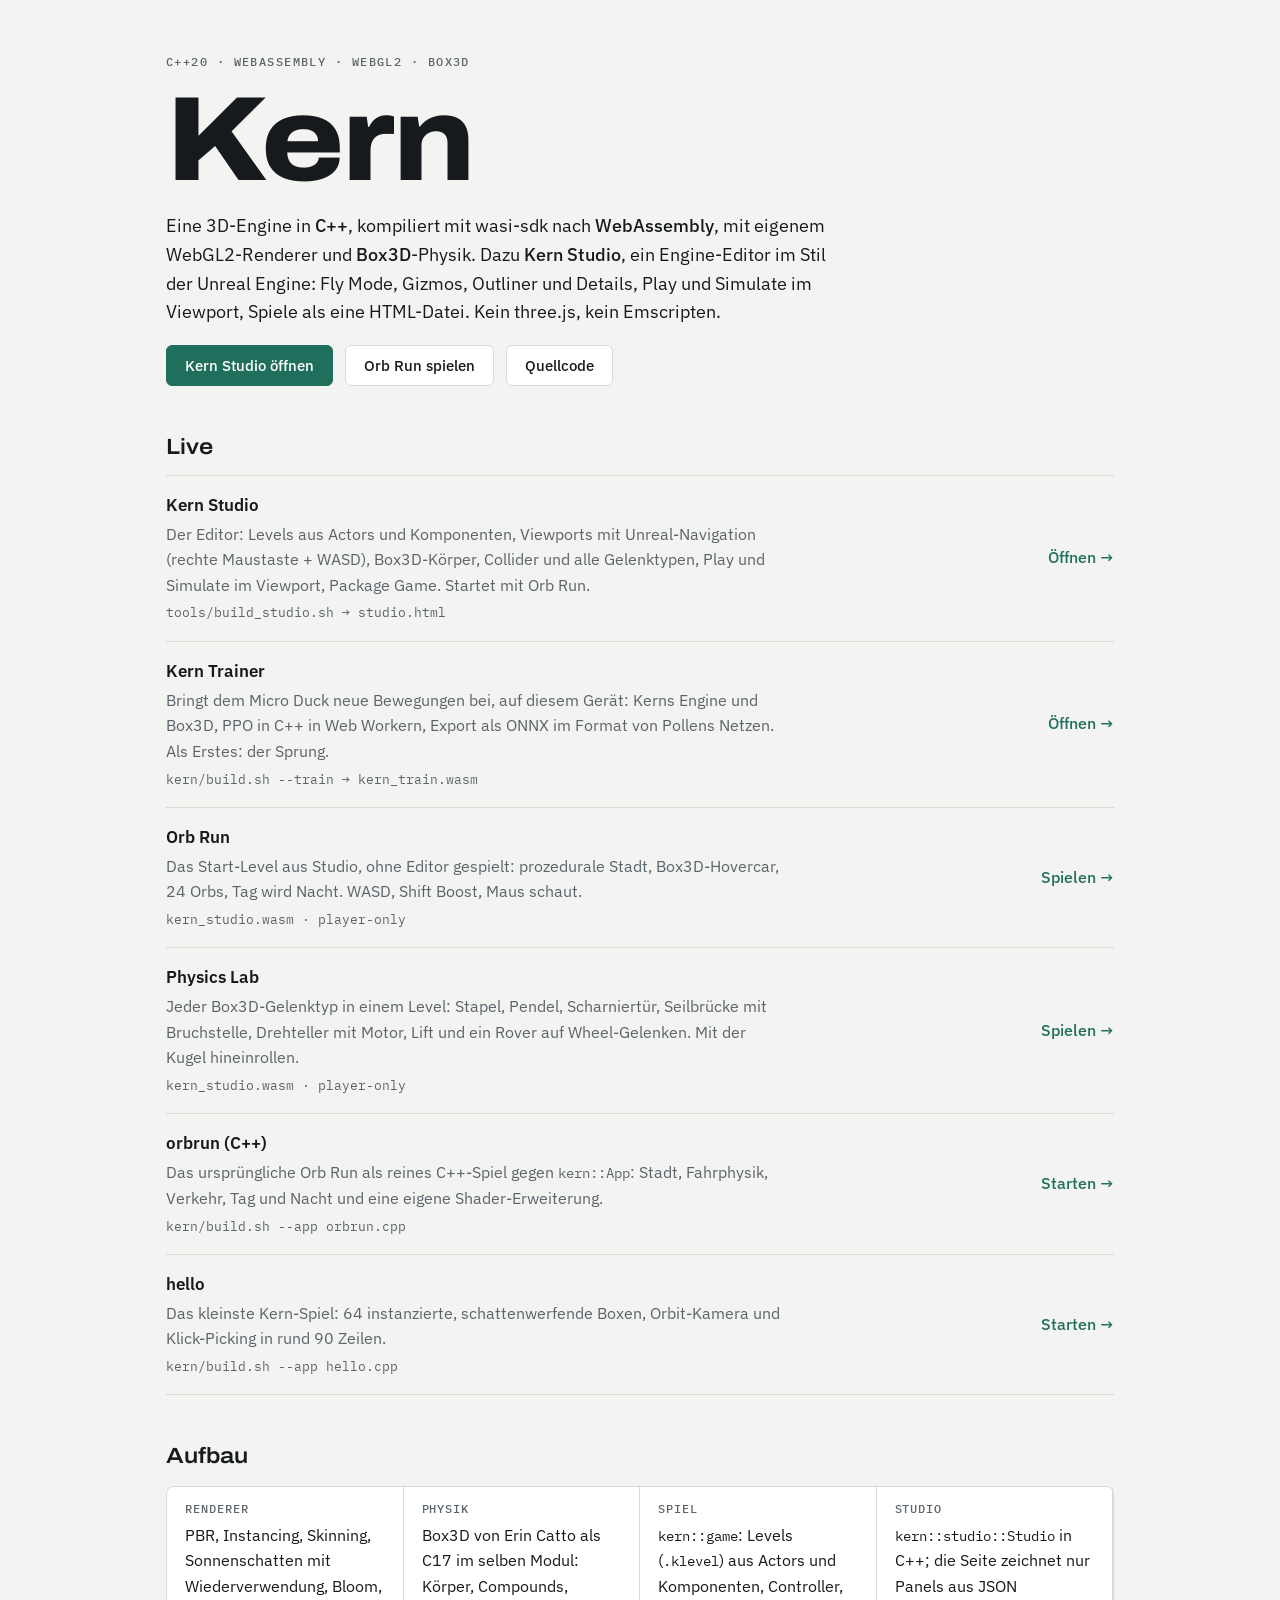
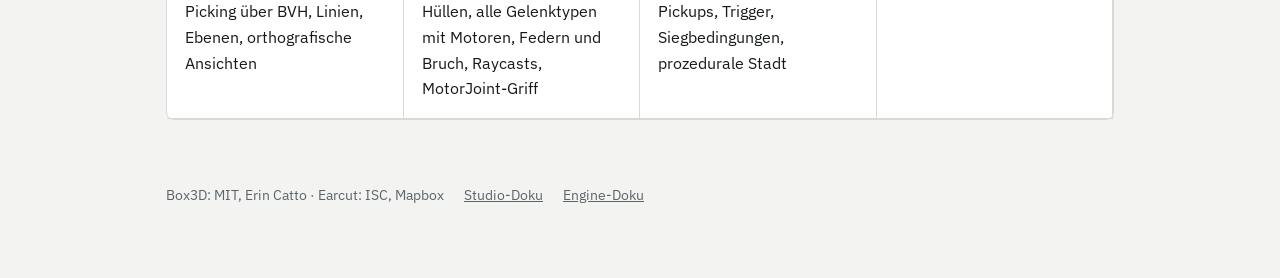
==== site/index.html @ 2cee97f1 "Trainer step 6: training in the browser with Web Workers (/train/) kern/build.sh --train builds kern" ====
<!doctype html>
<html lang="de">
<head>
<meta charset="utf-8">
<meta name="viewport" content="width=device-width,initial-scale=1,viewport-fit=cover">
<title>Kern Engine</title>
<meta name="description" content="Kern: 3D-Engine in C++20, kompiliert nach WebAssembly, WebGL2-Renderer, Box3D-Physik und der Kern Editor als Game-Engine-Oberfläche.">
<link rel="preconnect" href="https://fonts.googleapis.com">
<link rel="preconnect" href="https://fonts.gstatic.com" crossorigin>
<link rel="stylesheet" href="https://fonts.googleapis.com/css2?family=Archivo:wdth,wght@112,600;112,800&family=IBM+Plex+Sans:wght@400;500&family=IBM+Plex+Mono:wght@400;500&display=swap">
<style>
/* Layout: one column of "build targets" like a build log; each target is a row with its artifact and launch link. */
:root {
  --bg: #f3f4f1; --surface: #ffffff; --ink: #161a1d; --muted: #5b646b; --line: #d7dbd6;
  --accent: #1f6f5c; --accent-ink: #ffffff; --signal: #b8860b;
  --display: "Archivo", "Helvetica Neue", Arial, sans-serif;
  --body: "IBM Plex Sans", system-ui, -apple-system, "Segoe UI", sans-serif;
  --mono: "IBM Plex Mono", ui-monospace, "SFMono-Regular", Menlo, monospace;
  color-scheme: light;
}
@media (prefers-color-scheme: dark) {
  :root:not([data-theme="light"]) { --bg: #101315; --surface: #171b1e; --ink: #e8ecea; --muted: #97a19c; --line: #2a3033; --accent: #4fbf9f; --accent-ink: #0d1412; --signal: #e0b44c; color-scheme: dark; }
}
:root[data-theme="dark"] { --bg: #101315; --surface: #171b1e; --ink: #e8ecea; --muted: #97a19c; --line: #2a3033; --accent: #4fbf9f; --accent-ink: #0d1412; --signal: #e0b44c; color-scheme: dark; }
* { box-sizing: border-box; }
html { padding-top: env(safe-area-inset-top, 0px); padding-bottom: env(safe-area-inset-bottom, 0px); }
body { margin: 0; background: var(--bg); color: var(--ink); font: 16px/1.6 var(--body); }
.wrap { max-width: 980px; margin: 0 auto; padding-block: 56px 72px; padding-left: max(16px, env(safe-area-inset-left, 0px)); padding-right: max(16px, env(safe-area-inset-right, 0px)); display: grid; gap: 48px; }
header { display: grid; gap: 18px; }
.eyebrow { font: 500 12px/1 var(--mono); letter-spacing: .12em; text-transform: uppercase; color: var(--muted); }
h1 { margin: 0; font: 800 clamp(56px, 12vw, 120px)/.9 var(--display); font-stretch: 112%; letter-spacing: -.02em; text-wrap: balance; }
.lede { margin: 0; max-width: 62ch; font-size: 18px; color: var(--ink); }
.lede b { font-weight: 500; }
.cta { display: flex; flex-wrap: wrap; gap: 12px; }
a.btn { display: inline-flex; align-items: center; gap: 8px; padding: 12px 18px; border-radius: 6px; font: 500 15px/1 var(--body); text-decoration: none; border: 1px solid var(--line); color: var(--ink); background: var(--surface); }
a.btn.primary { background: var(--accent); color: var(--accent-ink); border-color: var(--accent); }
a.btn:hover { border-color: var(--accent); }
a:focus-visible { outline: 2px solid var(--accent); outline-offset: 3px; }
h2 { margin: 0 0 14px; font: 600 22px/1.2 var(--display); font-stretch: 112%; }
.targets { list-style: none; margin: 0; padding: 0; border-top: 1px solid var(--line); }
.targets li { display: grid; grid-template-columns: minmax(0, 1fr) auto; gap: 6px 24px; align-items: center; padding: 18px 0; border-bottom: 1px solid var(--line); }
.targets .name { font: 600 17px/1.3 var(--body); }
.targets .what { grid-column: 1; margin: 0; color: var(--muted); max-width: 62ch; }
.targets .cmd { grid-column: 1; font: 13px/1.4 var(--mono); color: var(--muted); overflow-wrap: anywhere; }
.targets a.go { grid-column: 2; grid-row: 1 / span 3; white-space: nowrap; color: var(--accent); font-weight: 500; text-decoration: none; }
.targets a.go:hover { text-decoration: underline; }
.stack { display: grid; grid-template-columns: repeat(auto-fit, minmax(210px, 1fr)); gap: 0; border: 1px solid var(--line); border-radius: 8px; background: var(--surface); }
.stack div { padding: 16px 18px; border-right: 1px solid var(--line); border-bottom: 1px solid var(--line); min-width: 0; }
.stack dt { font: 500 12px/1 var(--mono); letter-spacing: .08em; text-transform: uppercase; color: var(--muted); margin-bottom: 8px; }
.stack dd { margin: 0; }
.stack code, p code { font: 14px var(--mono); }
footer { color: var(--muted); font-size: 14px; display: flex; flex-wrap: wrap; gap: 8px 20px; }
footer a { color: var(--muted); }
@media (max-width: 560px) {
  .targets li { grid-template-columns: minmax(0, 1fr); }
  .targets a.go { grid-column: 1; grid-row: auto; }
}
@media (prefers-reduced-motion: no-preference) { a.btn { transition: border-color .15s; } }
</style>
</head>
<body>
<div class="wrap">
  <header>
    <div class="eyebrow">C++20 · WebAssembly · WebGL2 · Box3D</div>
    <h1>Kern</h1>
    <p class="lede">Eine 3D-Engine in <b>C++</b>, kompiliert mit wasi-sdk nach <b>WebAssembly</b>, mit eigenem WebGL2-Renderer und <b>Box3D</b>-Physik. Dazu <b>Kern Studio</b>, ein Engine-Editor im Stil der Unreal Engine: Fly Mode, Gizmos, Outliner und Details, Play und Simulate im Viewport, Spiele als eine HTML-Datei. Kein three.js, kein Emscripten.</p>
    <div class="cta">
      <a class="btn primary" href="./editor/">Kern Studio öffnen</a>
      <a class="btn" href="./kern/web/studio/play.html?level=orbRun">Orb Run spielen</a>
      <a class="btn" href="https://github.com/ChristianHohlfeld/kern">Quellcode</a>
    </div>
  </header>

  <section aria-labelledby="live">
    <h2 id="live">Live</h2>
    <ul class="targets">
      <li>
        <span class="name">Kern Studio</span>
        <p class="what">Der Editor: Levels aus Actors und Komponenten, Viewports mit Unreal-Navigation (rechte Maustaste + WASD), Box3D-Körper, Collider und alle Gelenktypen, Play und Simulate im Viewport, Package Game. Startet mit Orb Run.</p>
        <span class="cmd">tools/build_studio.sh → studio.html</span>
        <a class="go" href="./editor/">Öffnen →</a>
      </li>
      <li>
        <span class="name">Kern Trainer</span>
        <p class="what">Bringt dem Micro Duck neue Bewegungen bei, auf diesem Gerät: Kerns Engine und Box3D, PPO in C++ in Web Workern, Export als ONNX im Format von Pollens Netzen. Als Erstes: der Sprung.</p>
        <span class="cmd">kern/build.sh --train → kern_train.wasm</span>
        <a class="go" href="./train/">Öffnen →</a>
      </li>
      <li>
        <span class="name">Orb Run</span>
        <p class="what">Das Start-Level aus Studio, ohne Editor gespielt: prozedurale Stadt, Box3D-Hovercar, 24 Orbs, Tag wird Nacht. WASD, Shift Boost, Maus schaut.</p>
        <span class="cmd">kern_studio.wasm · player-only</span>
        <a class="go" href="./kern/web/studio/play.html?level=orbRun">Spielen →</a>
      </li>
      <li>
        <span class="name">Physics Lab</span>
        <p class="what">Jeder Box3D-Gelenktyp in einem Level: Stapel, Pendel, Scharniertür, Seilbrücke mit Bruchstelle, Drehteller mit Motor, Lift und ein Rover auf Wheel-Gelenken. Mit der Kugel hineinrollen.</p>
        <span class="cmd">kern_studio.wasm · player-only</span>
        <a class="go" href="./kern/web/studio/play.html?level=physicsLab">Spielen →</a>
      </li>
      <li>
        <span class="name">orbrun (C++)</span>
        <p class="what">Das ursprüngliche Orb Run als reines C++-Spiel gegen <code>kern::App</code>: Stadt, Fahrphysik, Verkehr, Tag und Nacht und eine eigene Shader-Erweiterung.</p>
        <span class="cmd">kern/build.sh --app orbrun.cpp</span>
        <a class="go" href="./kern/examples/orbrun/">Starten →</a>
      </li>
      <li>
        <span class="name">hello</span>
        <p class="what">Das kleinste Kern-Spiel: 64 instanzierte, schattenwerfende Boxen, Orbit-Kamera und Klick-Picking in rund 90 Zeilen.</p>
        <span class="cmd">kern/build.sh --app hello.cpp</span>
        <a class="go" href="./kern/examples/hello/">Starten →</a>
      </li>
    </ul>
  </section>

  <section aria-labelledby="stack">
    <h2 id="stack">Aufbau</h2>
    <dl class="stack">
      <div><dt>Renderer</dt><dd>PBR, Instancing, Skinning, Sonnenschatten mit Wiederverwendung, Bloom, Picking über BVH, Linien, Ebenen, orthografische Ansichten</dd></div>
      <div><dt>Physik</dt><dd>Box3D von Erin Catto als C17 im selben Modul: Körper, Compounds, Hüllen, alle Gelenktypen mit Motoren, Federn und Bruch, Raycasts, MotorJoint-Griff</dd></div>
      <div><dt>Spiel</dt><dd><code>kern::game</code>: Levels (<code>.klevel</code>) aus Actors und Komponenten, Controller, Pickups, Trigger, Siegbedingungen, prozedurale Stadt</dd></div>
      <div><dt>Studio</dt><dd><code>kern::studio::Studio</code> in C++; die Seite zeichnet nur Panels aus JSON</dd></div>
    </dl>
  </section>

  <footer>
    <span>Box3D: MIT, Erin Catto · Earcut: ISC, Mapbox</span>
    <a href="https://github.com/ChristianHohlfeld/kern/blob/main/kern/docs/studio.md">Studio-Doku</a>
    <a href="https://github.com/ChristianHohlfeld/kern/blob/main/kern/README.md">Engine-Doku</a>
  </footer>
</div>
</body>
</html>
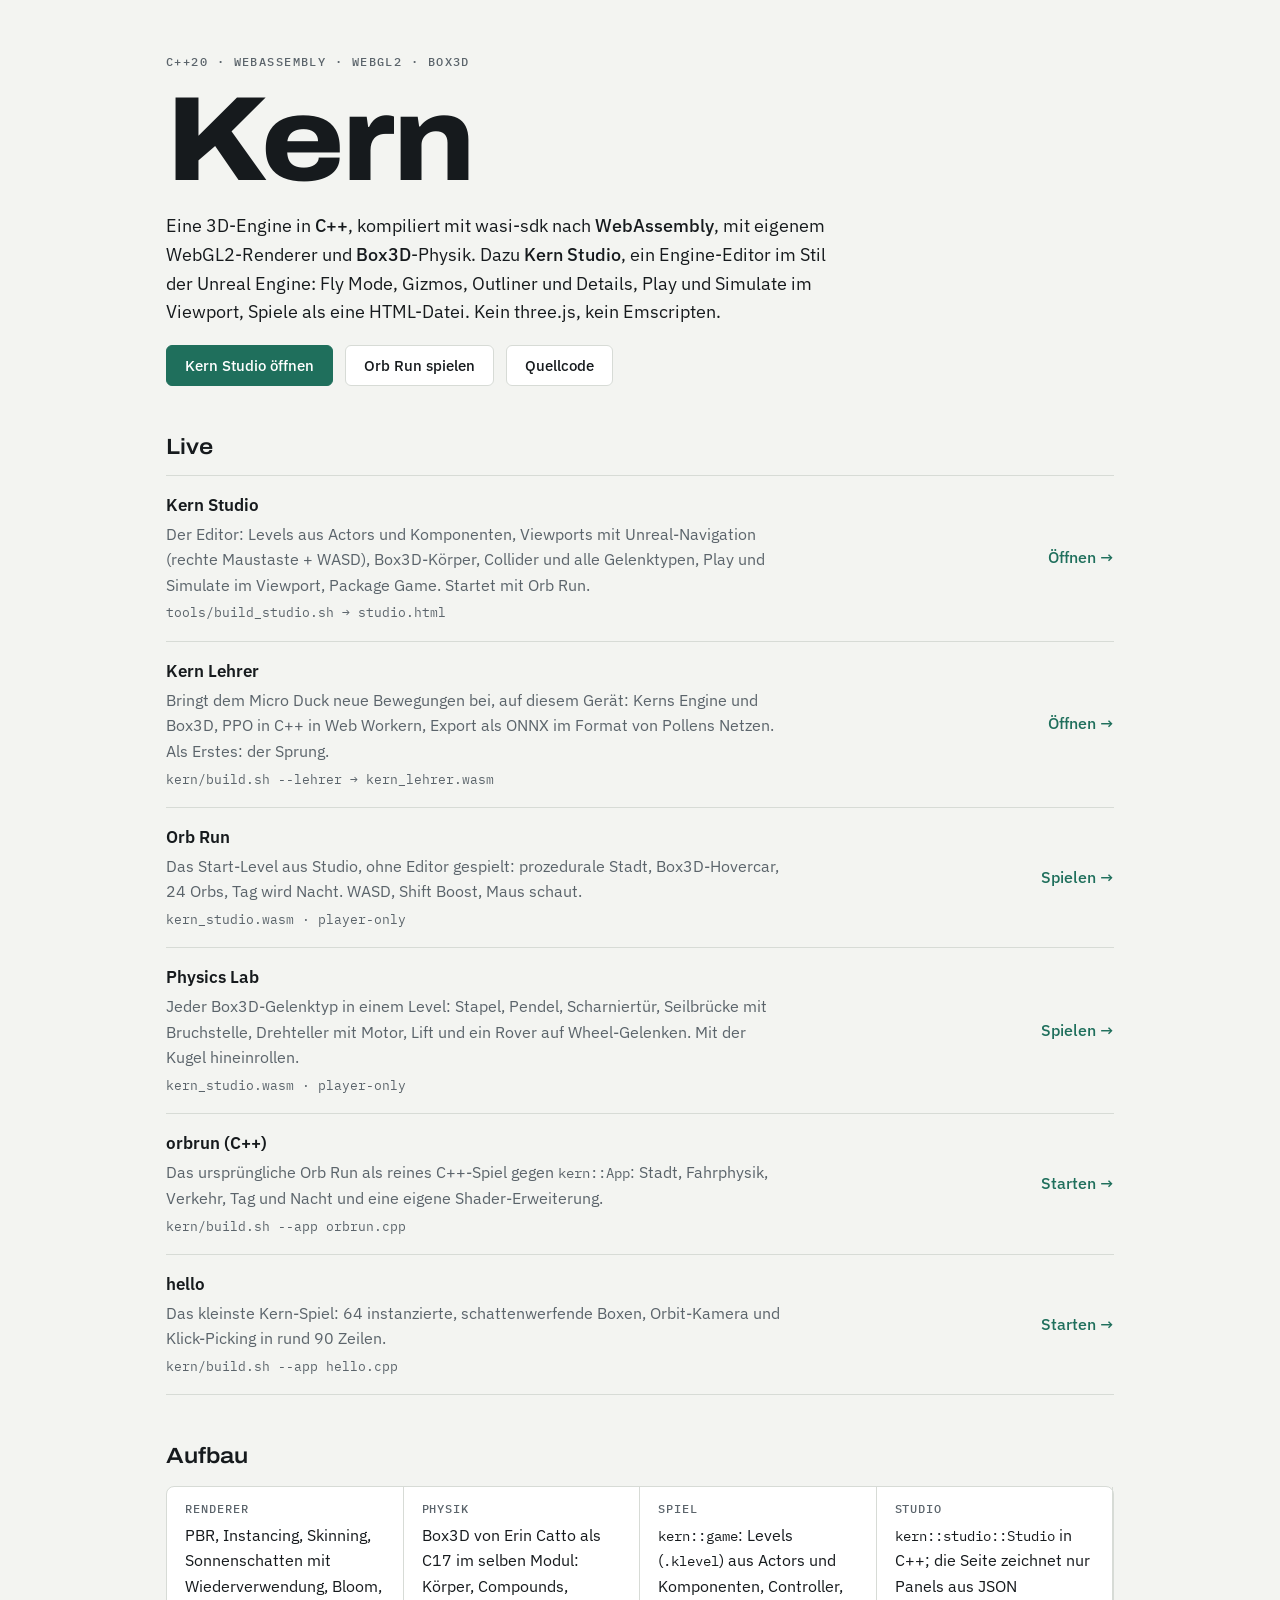
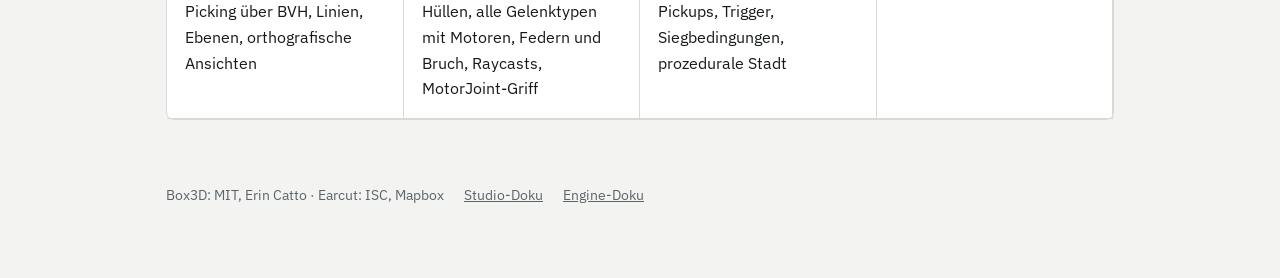
==== commit f28438f3: "Trainer -> Lehrer: the training system's name, everywhere kern/src/lehrer, include/kern/lehrer (name" ====
--- a/site/index.html
+++ b/site/index.html
@@ -81,10 +81,10 @@
         <a class="go" href="./editor/">Öffnen →</a>
       </li>
       <li>
-        <span class="name">Kern Trainer</span>
+        <span class="name">Kern Lehrer</span>
         <p class="what">Bringt dem Micro Duck neue Bewegungen bei, auf diesem Gerät: Kerns Engine und Box3D, PPO in C++ in Web Workern, Export als ONNX im Format von Pollens Netzen. Als Erstes: der Sprung.</p>
-        <span class="cmd">kern/build.sh --train → kern_train.wasm</span>
-        <a class="go" href="./train/">Öffnen →</a>
+        <span class="cmd">kern/build.sh --lehrer → kern_lehrer.wasm</span>
+        <a class="go" href="./lehrer/">Öffnen →</a>
       </li>
       <li>
         <span class="name">Orb Run</span>
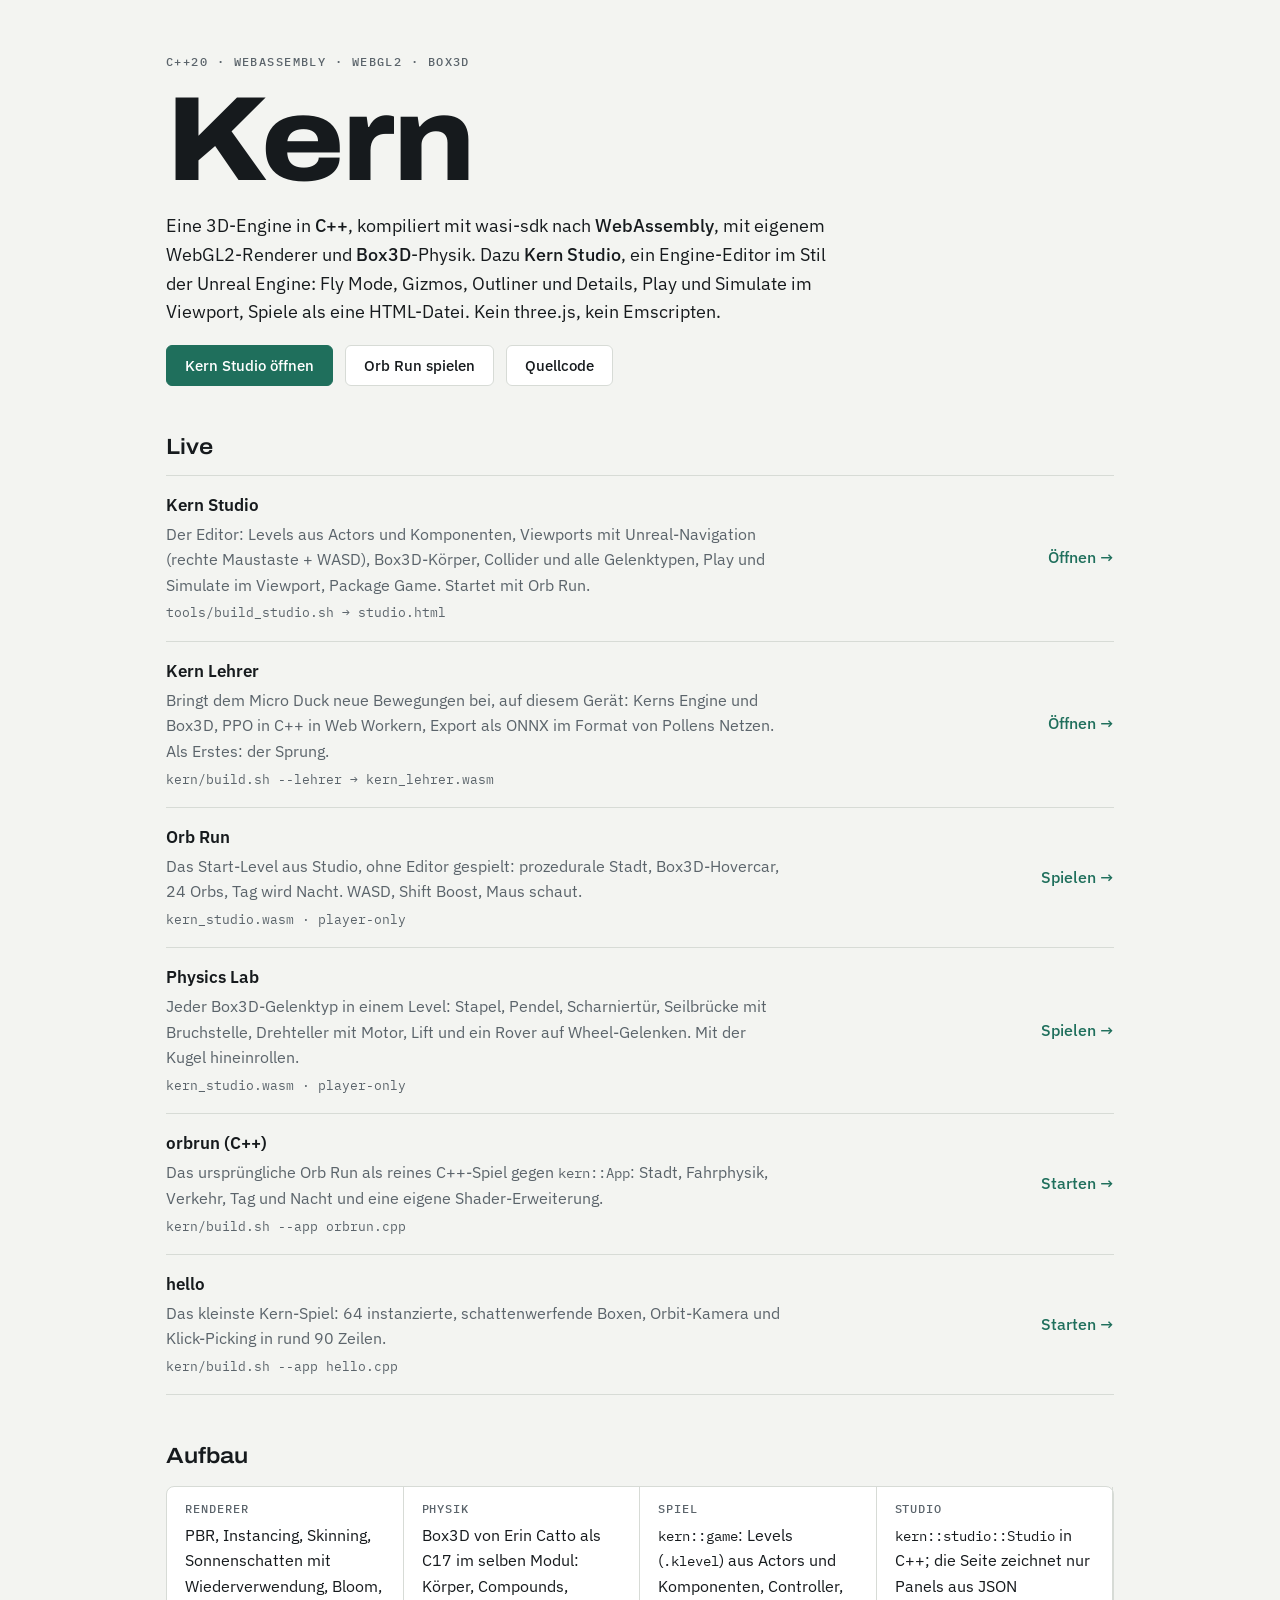
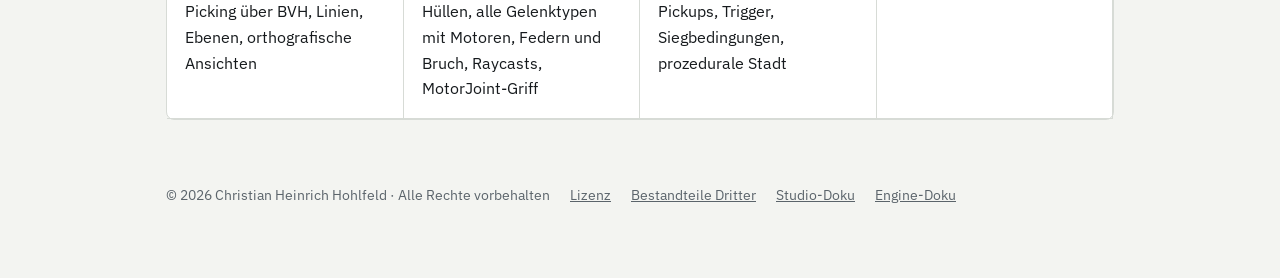
==== commit 6c6d73b6: "Kern is proprietary: LICENSE (all rights reserved, Christian Heinrich Hohlfeld), owner and third-par" ====
--- a/site/index.html
+++ b/site/index.html
@@ -124,7 +124,9 @@
   </section>
 
   <footer>
-    <span>Box3D: MIT, Erin Catto · Earcut: ISC, Mapbox</span>
+    <span>© 2026 Christian Heinrich Hohlfeld · Alle Rechte vorbehalten</span>
+    <a href="LICENSE.txt">Lizenz</a>
+    <a href="LICENSES.txt">Bestandteile Dritter</a>
     <a href="https://github.com/ChristianHohlfeld/kern/blob/main/kern/docs/studio.md">Studio-Doku</a>
     <a href="https://github.com/ChristianHohlfeld/kern/blob/main/kern/README.md">Engine-Doku</a>
   </footer>
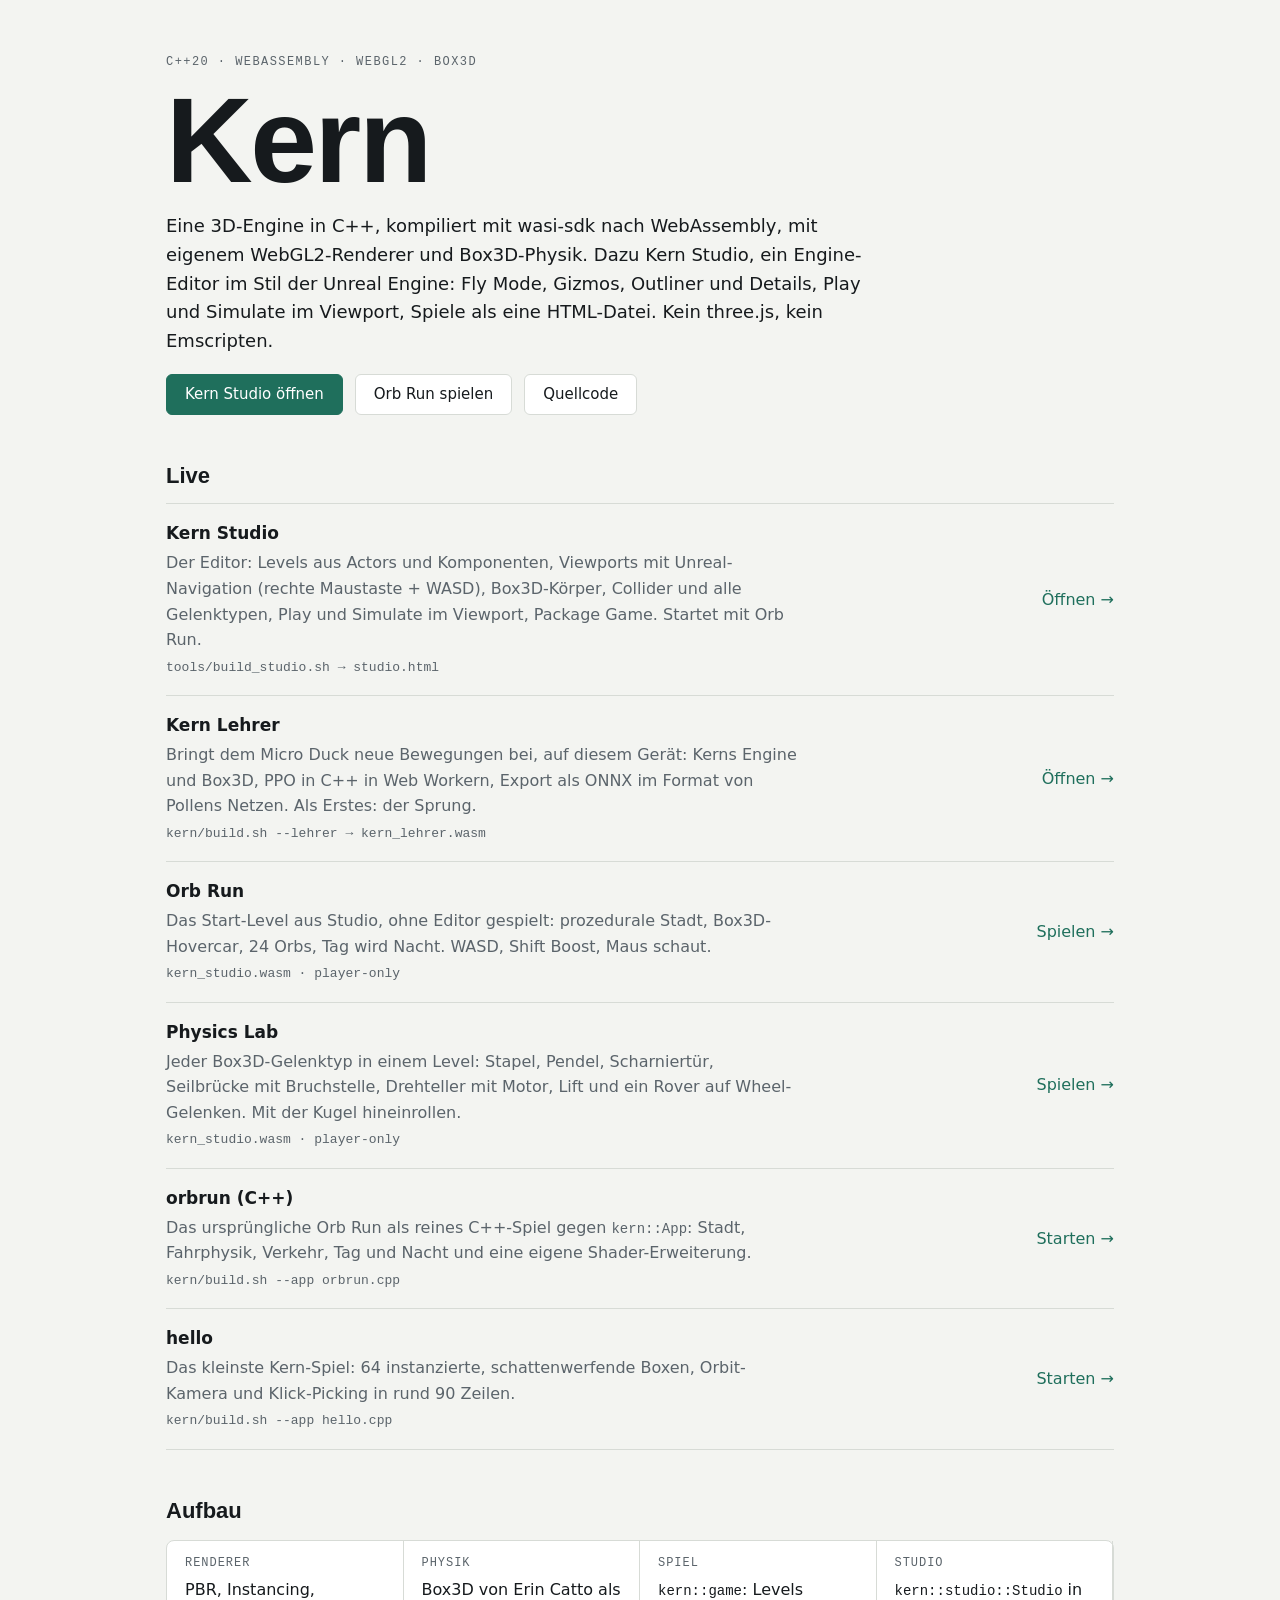
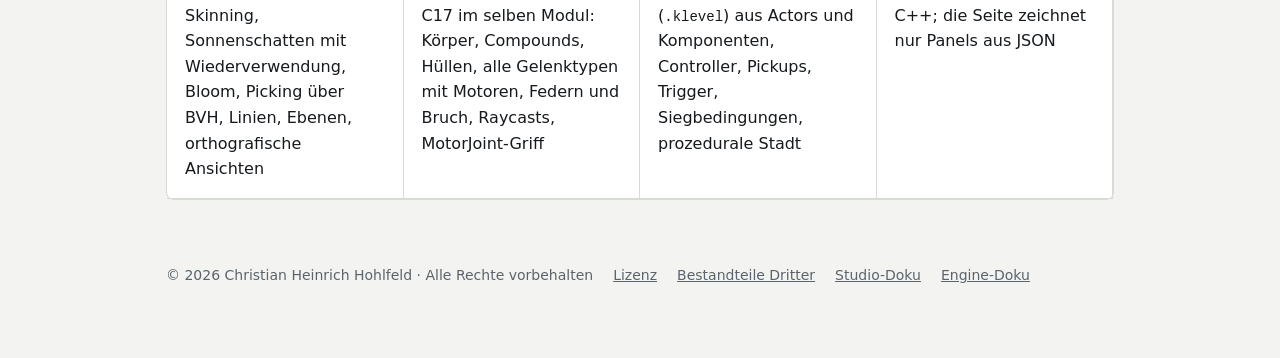
==== commit 36b75dc4: "Site: no Google Fonts (no requests to fonts.googleapis.com / fonts.gstatic.com) The landing page loa" ====
--- a/site/index.html
+++ b/site/index.html
@@ -5,10 +5,9 @@
 <meta name="viewport" content="width=device-width,initial-scale=1,viewport-fit=cover">
 <title>Kern Engine</title>
 <meta name="description" content="Kern: 3D-Engine in C++20, kompiliert nach WebAssembly, WebGL2-Renderer, Box3D-Physik und der Kern Editor als Game-Engine-Oberfläche.">
-<link rel="preconnect" href="https://fonts.googleapis.com">
-<link rel="preconnect" href="https://fonts.gstatic.com" crossorigin>
-<link rel="stylesheet" href="https://fonts.googleapis.com/css2?family=Archivo:wdth,wght@112,600;112,800&family=IBM+Plex+Sans:wght@400;500&family=IBM+Plex+Mono:wght@400;500&display=swap">
 <style>
+/* No web fonts from third-party hosts (no Google Fonts): the families below are used when they are
+   installed on the device, otherwise the system fonts after them. */
 /* Layout: one column of "build targets" like a build log; each target is a row with its artifact and launch link. */
 :root {
   --bg: #f3f4f1; --surface: #ffffff; --ink: #161a1d; --muted: #5b646b; --line: #d7dbd6;
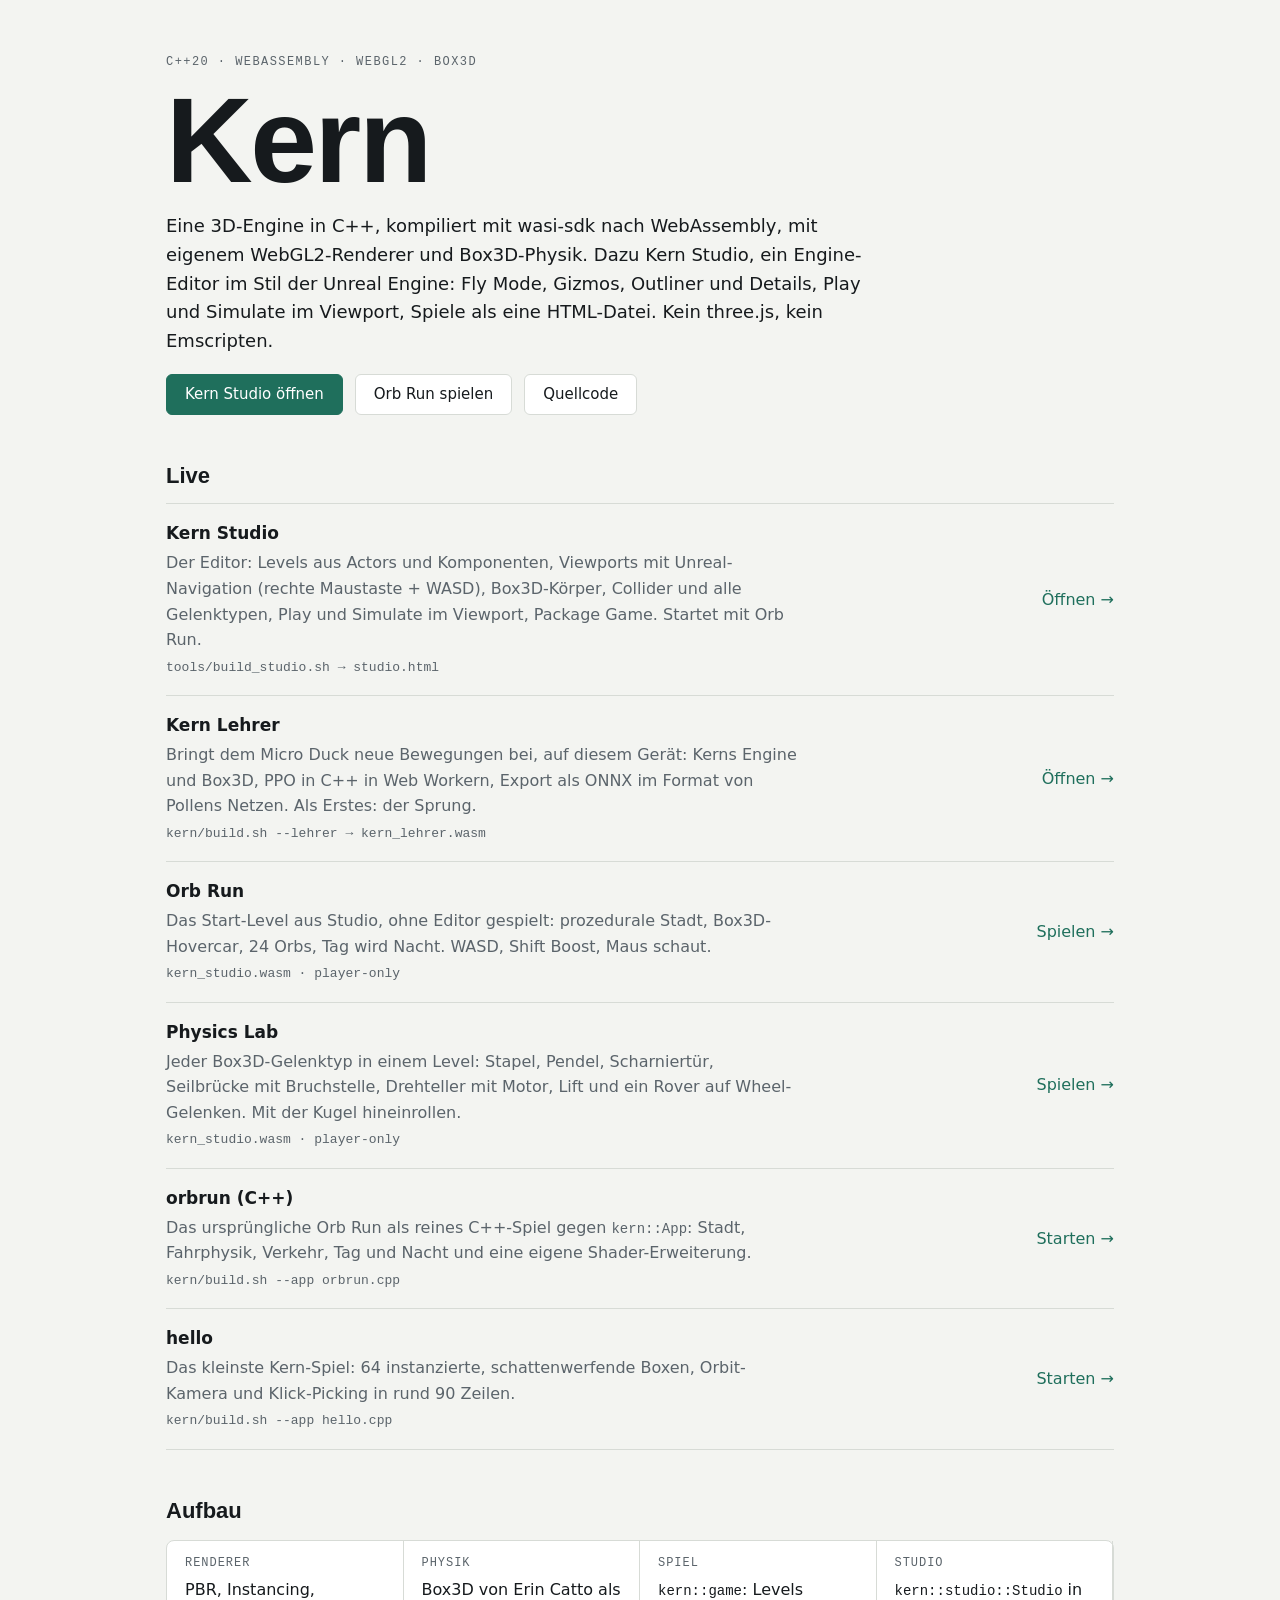
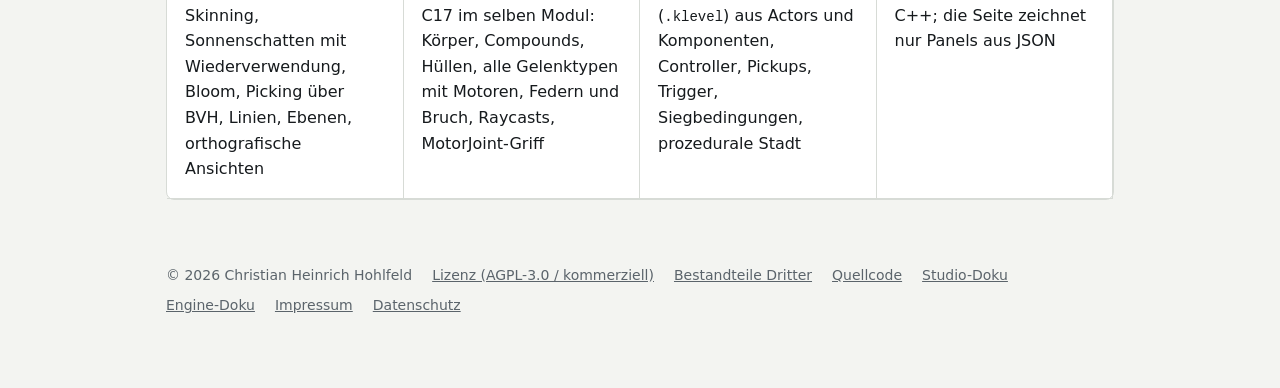
==== commit 24b5face: "Site footer: AGPL-3.0 / commercial licence, source, Impressum, Datenschutz Drops "Alle Rechte vorbeh" ====
--- a/site/index.html
+++ b/site/index.html
@@ -123,11 +123,14 @@
   </section>
 
   <footer>
-    <span>© 2026 Christian Heinrich Hohlfeld · Alle Rechte vorbehalten</span>
-    <a href="LICENSE.txt">Lizenz</a>
+    <span>© 2026 Christian Heinrich Hohlfeld</span>
+    <a href="LICENSING.txt">Lizenz (AGPL-3.0 / kommerziell)</a>
     <a href="LICENSES.txt">Bestandteile Dritter</a>
+    <a href="https://github.com/ChristianHohlfeld/kern">Quellcode</a>
     <a href="https://github.com/ChristianHohlfeld/kern/blob/main/kern/docs/studio.md">Studio-Doku</a>
     <a href="https://github.com/ChristianHohlfeld/kern/blob/main/kern/README.md">Engine-Doku</a>
+    <a href="impressum.html">Impressum</a>
+    <a href="datenschutz.html">Datenschutz</a>
   </footer>
 </div>
 </body>
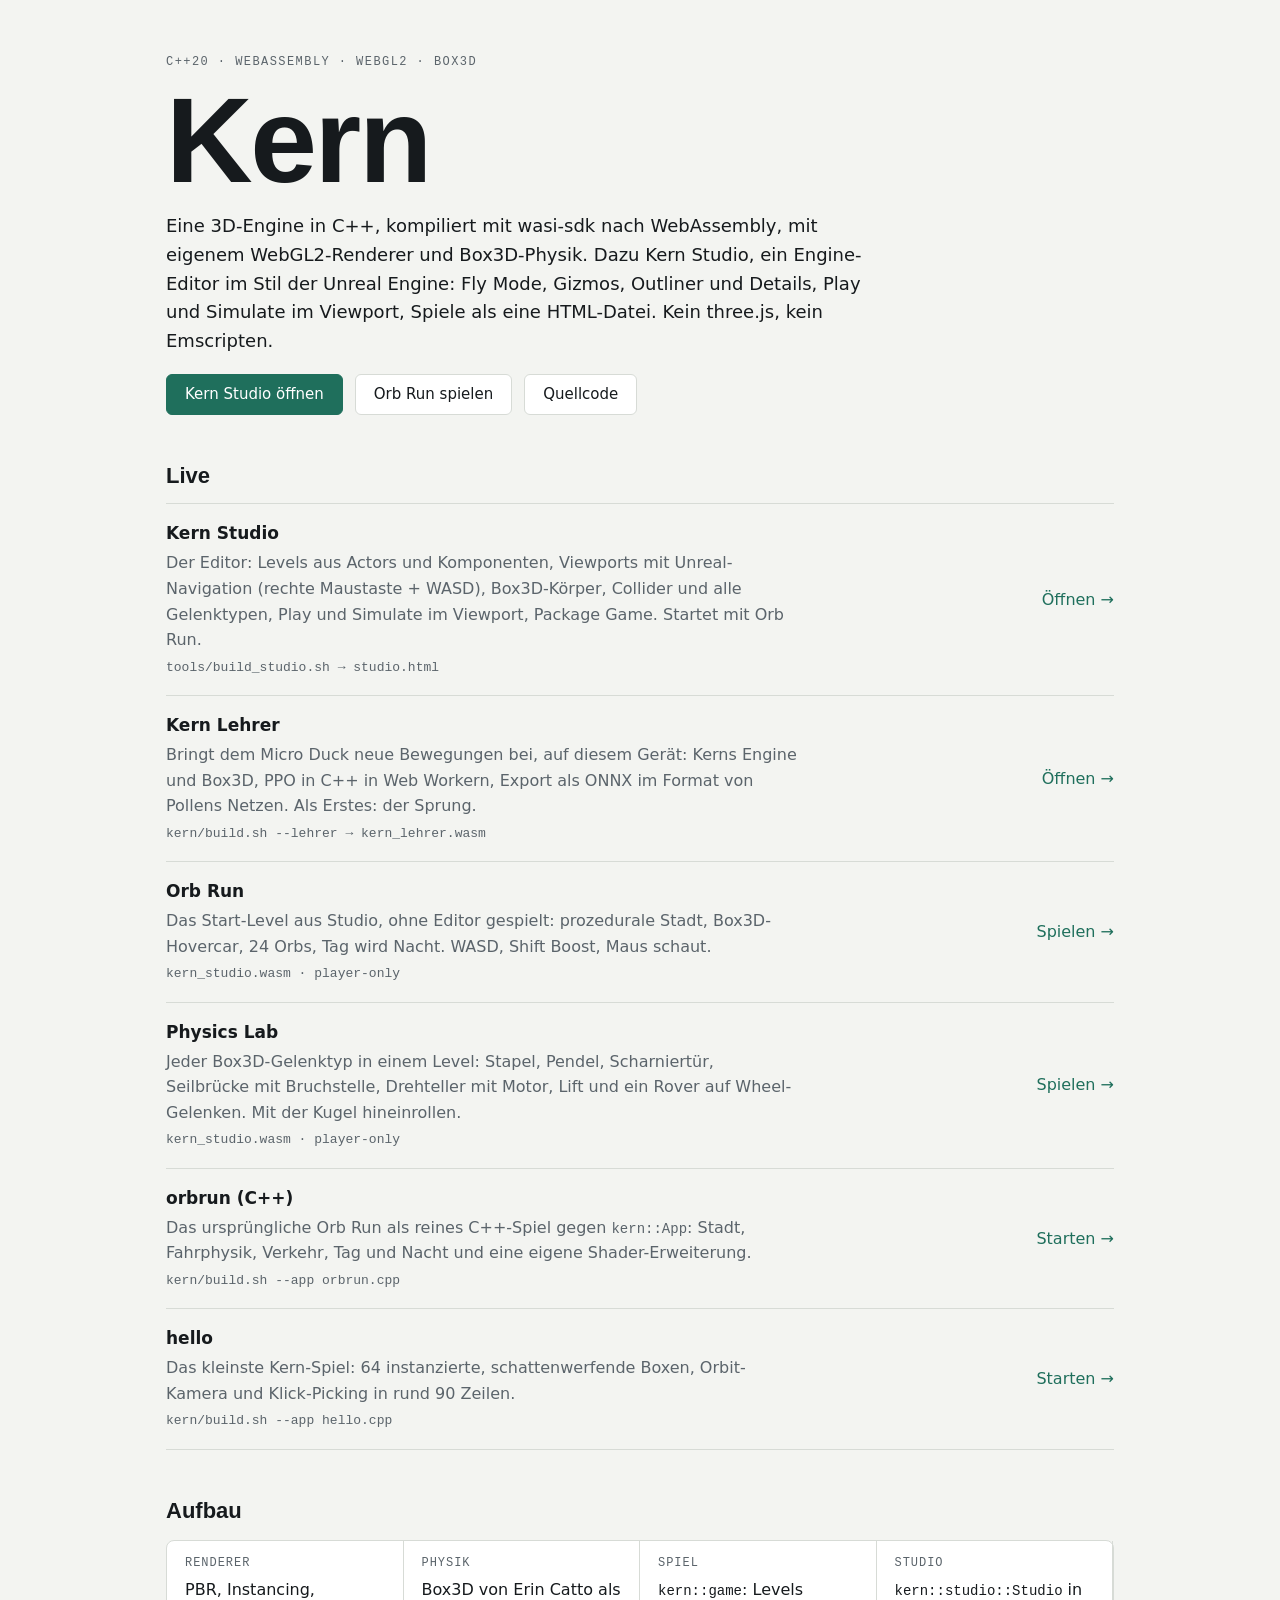
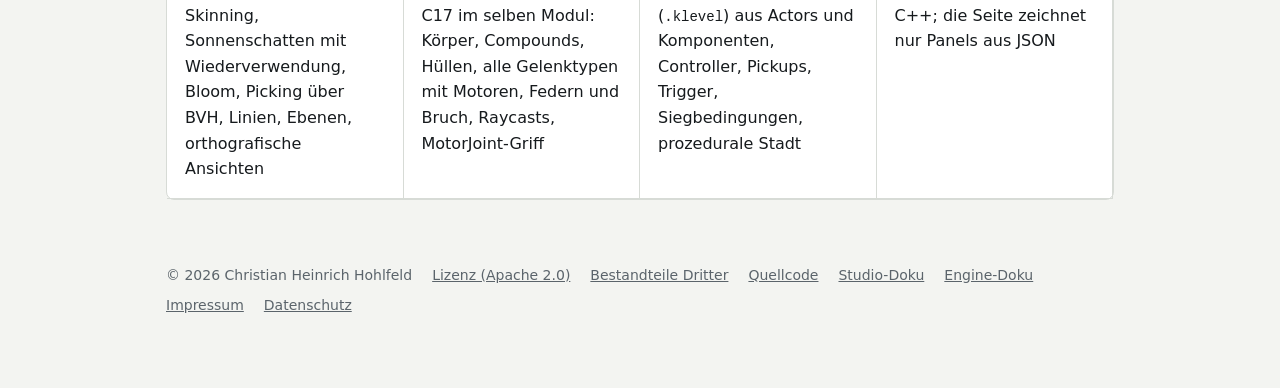
==== commit f19c57f5: "Licence: Kern is open source under the Apache License 2.0 LICENSING.md explains the model (software " ====
--- a/site/index.html
+++ b/site/index.html
@@ -124,7 +124,7 @@
 
   <footer>
     <span>© 2026 Christian Heinrich Hohlfeld</span>
-    <a href="LICENSING.txt">Lizenz (AGPL-3.0 / kommerziell)</a>
+    <a href="LICENSING.txt">Lizenz (Apache 2.0)</a>
     <a href="LICENSES.txt">Bestandteile Dritter</a>
     <a href="https://github.com/ChristianHohlfeld/kern">Quellcode</a>
     <a href="https://github.com/ChristianHohlfeld/kern/blob/main/kern/docs/studio.md">Studio-Doku</a>
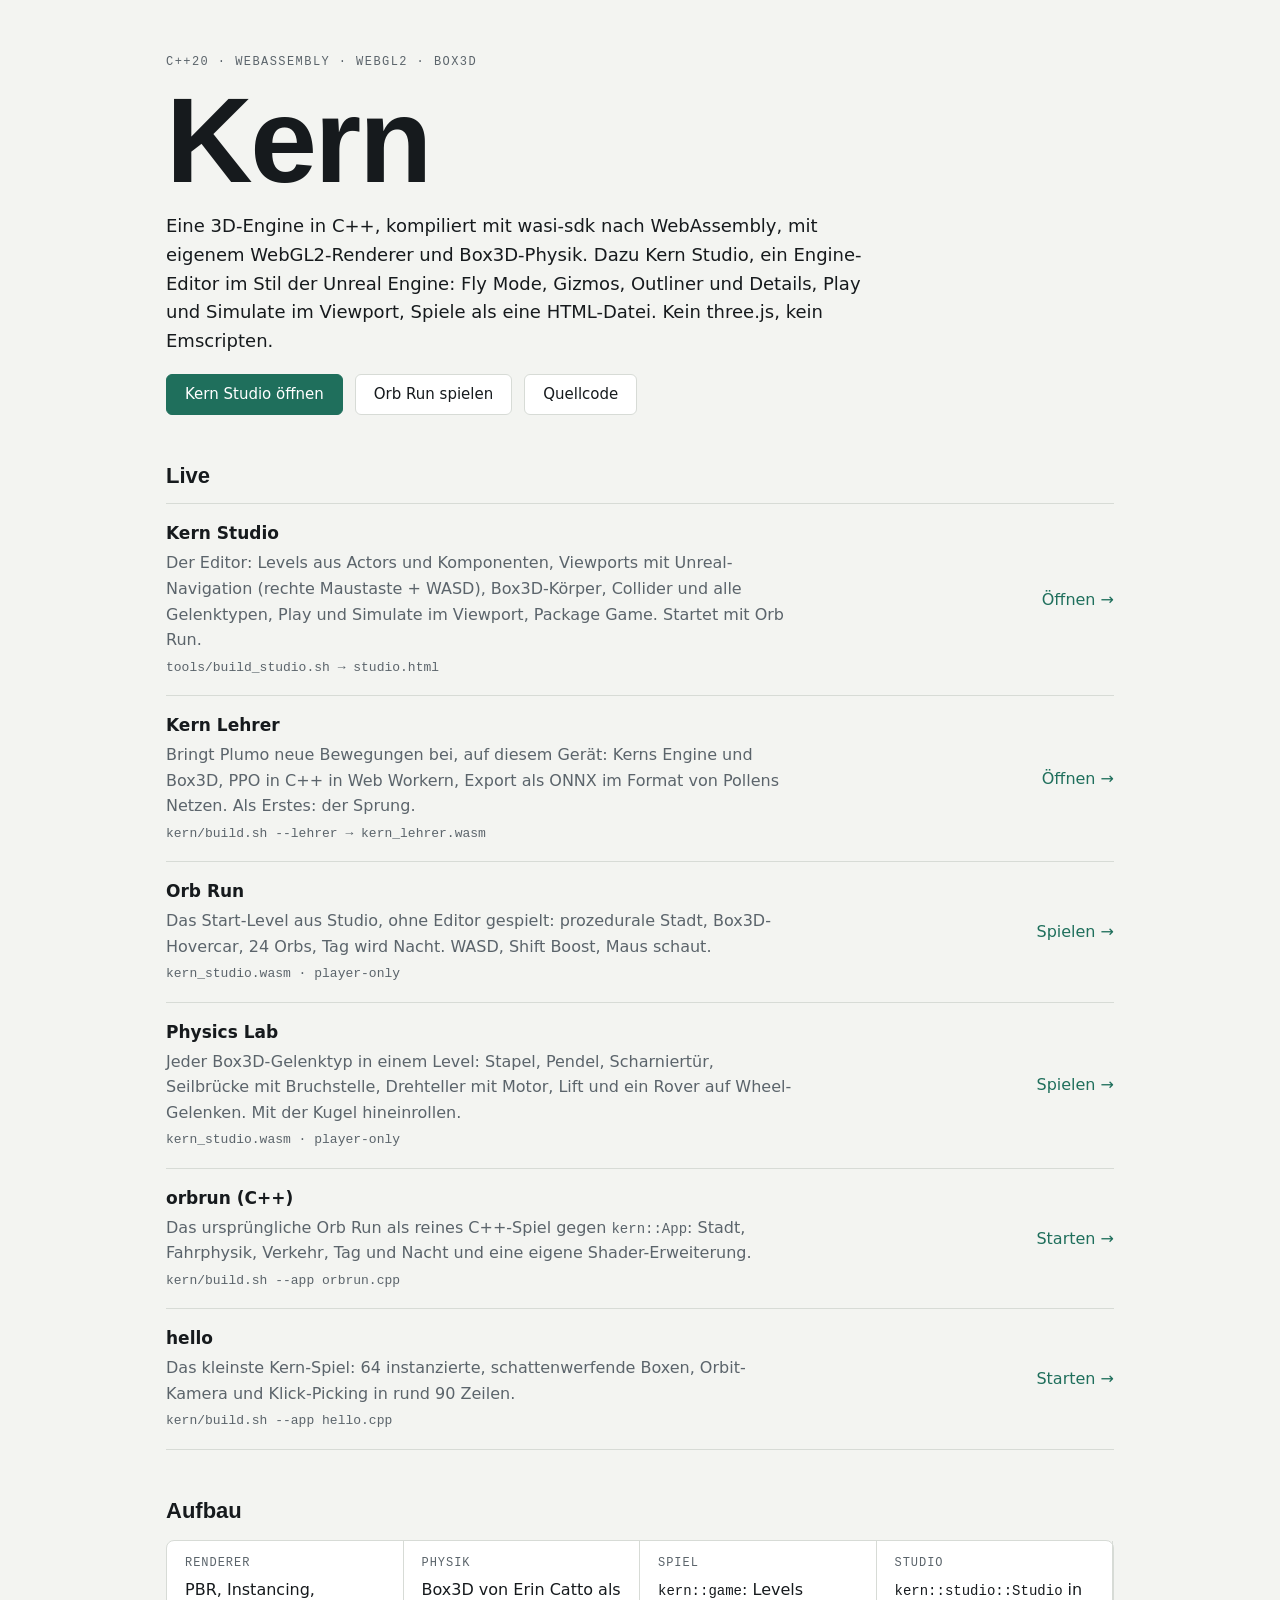
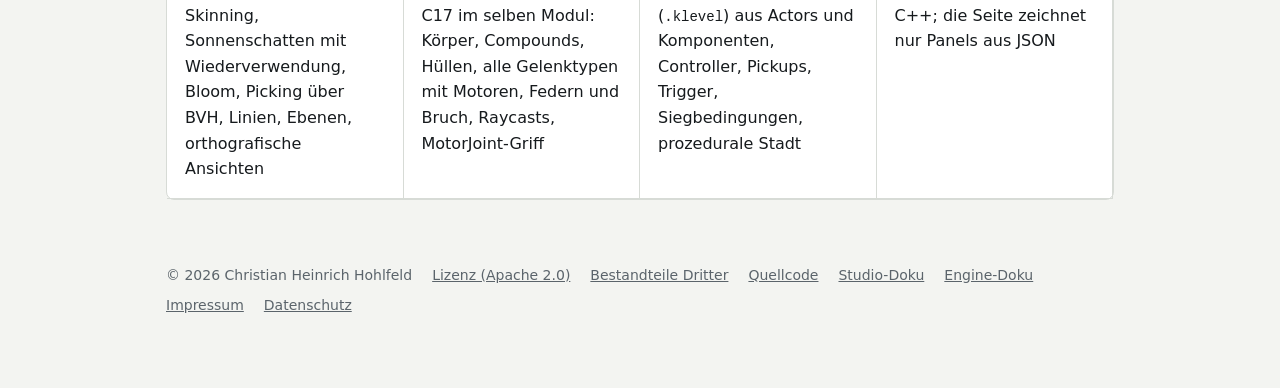
==== commit 060544c4: "The duck is called Plumo: no third-party product name in Kern, the site or the book Code, files, tem" ====
--- a/site/index.html
+++ b/site/index.html
@@ -81,7 +81,7 @@
       </li>
       <li>
         <span class="name">Kern Lehrer</span>
-        <p class="what">Bringt dem Micro Duck neue Bewegungen bei, auf diesem Gerät: Kerns Engine und Box3D, PPO in C++ in Web Workern, Export als ONNX im Format von Pollens Netzen. Als Erstes: der Sprung.</p>
+        <p class="what">Bringt Plumo neue Bewegungen bei, auf diesem Gerät: Kerns Engine und Box3D, PPO in C++ in Web Workern, Export als ONNX im Format von Pollens Netzen. Als Erstes: der Sprung.</p>
         <span class="cmd">kern/build.sh --lehrer → kern_lehrer.wasm</span>
         <a class="go" href="./lehrer/">Öffnen →</a>
       </li>
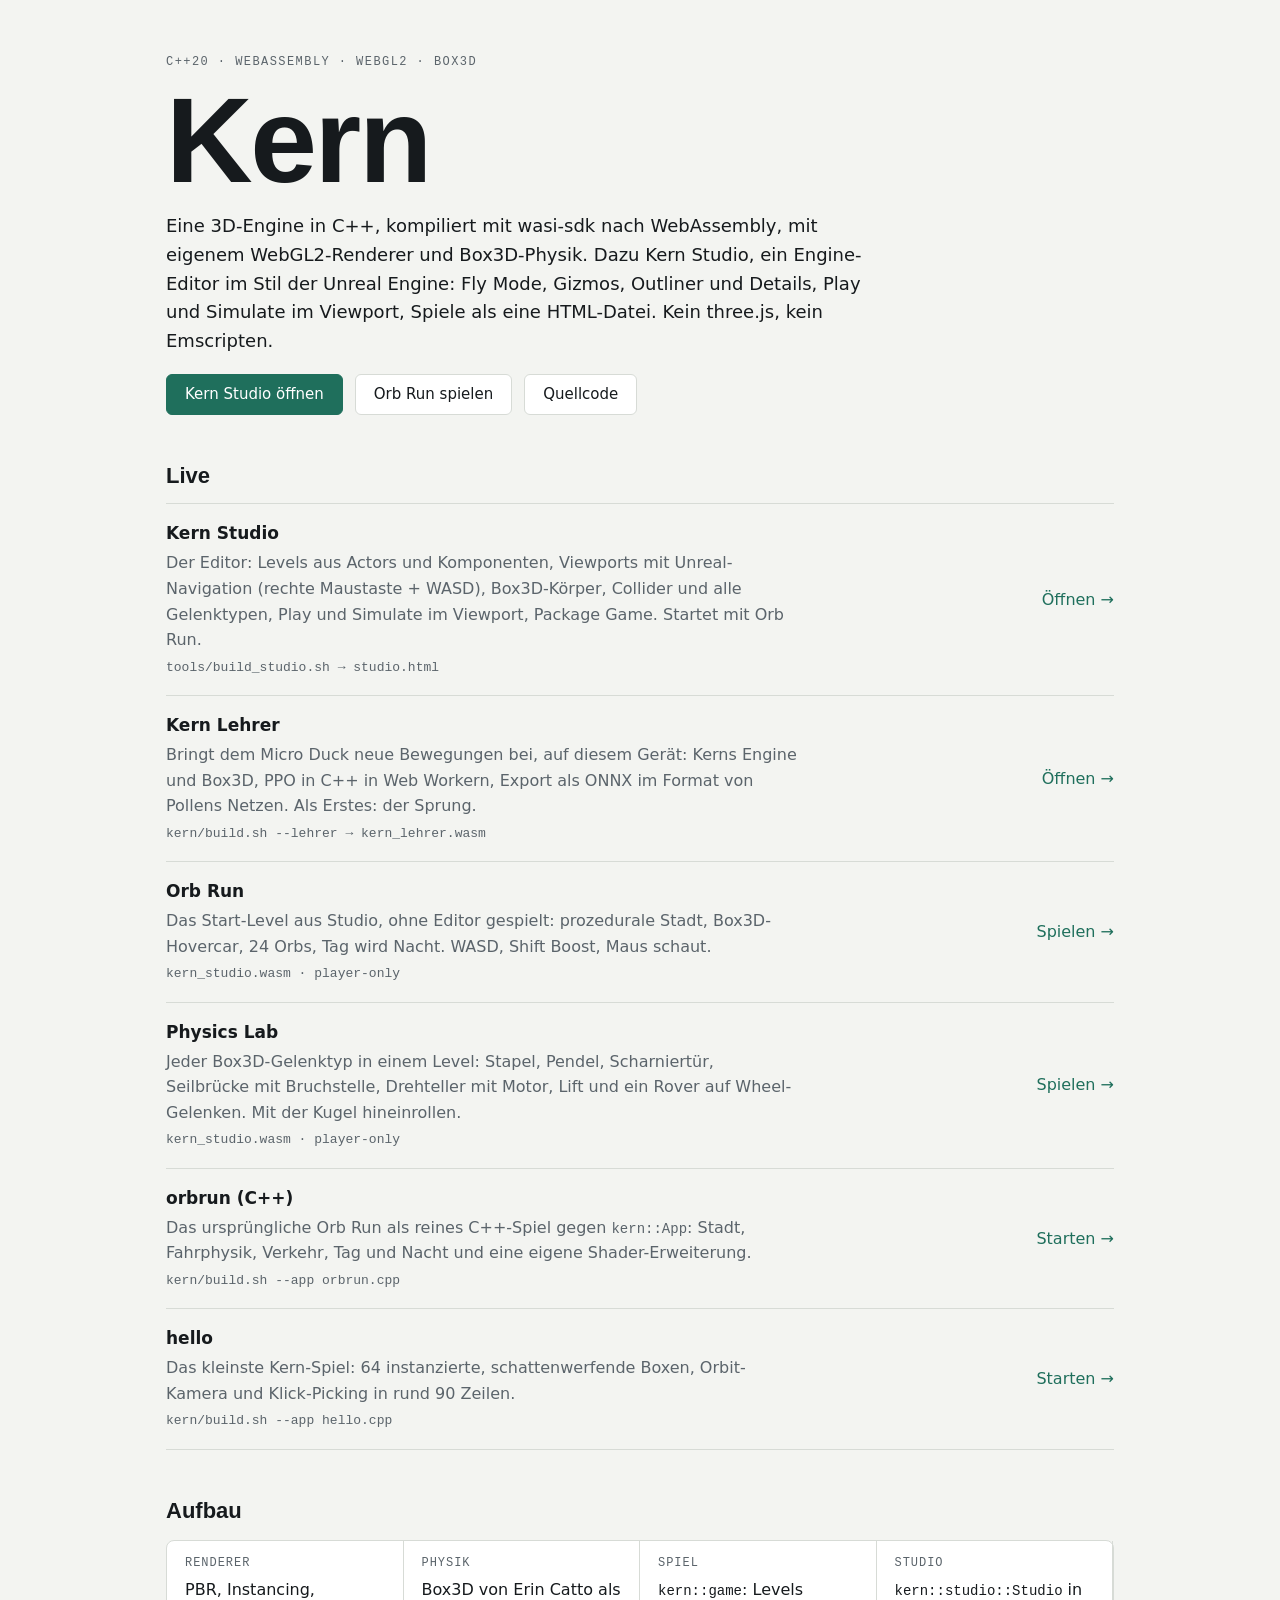
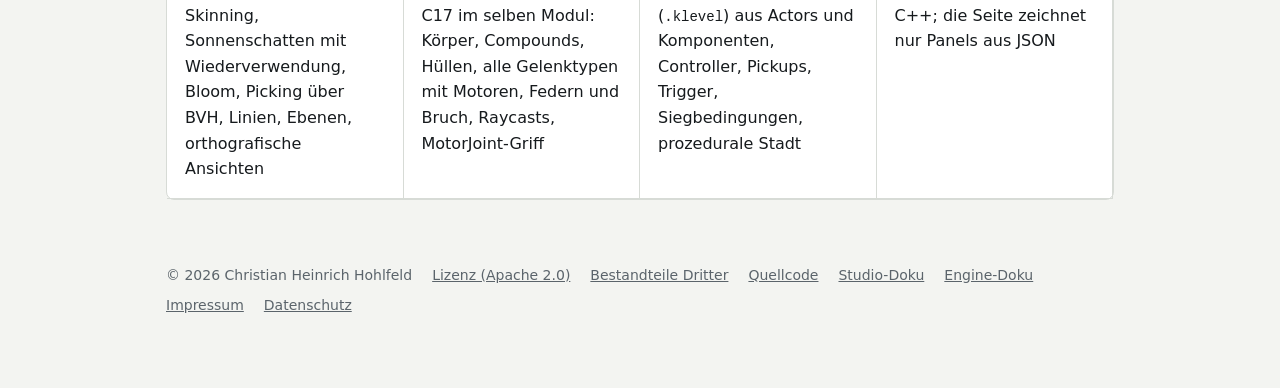
==== commit cfc193b5: "Revert "The duck is called Plumo: no third-party product name in Kern, the site or the book" This re" ====
--- a/site/index.html
+++ b/site/index.html
@@ -81,7 +81,7 @@
       </li>
       <li>
         <span class="name">Kern Lehrer</span>
-        <p class="what">Bringt Plumo neue Bewegungen bei, auf diesem Gerät: Kerns Engine und Box3D, PPO in C++ in Web Workern, Export als ONNX im Format von Pollens Netzen. Als Erstes: der Sprung.</p>
+        <p class="what">Bringt dem Micro Duck neue Bewegungen bei, auf diesem Gerät: Kerns Engine und Box3D, PPO in C++ in Web Workern, Export als ONNX im Format von Pollens Netzen. Als Erstes: der Sprung.</p>
         <span class="cmd">kern/build.sh --lehrer → kern_lehrer.wasm</span>
         <a class="go" href="./lehrer/">Öffnen →</a>
       </li>
